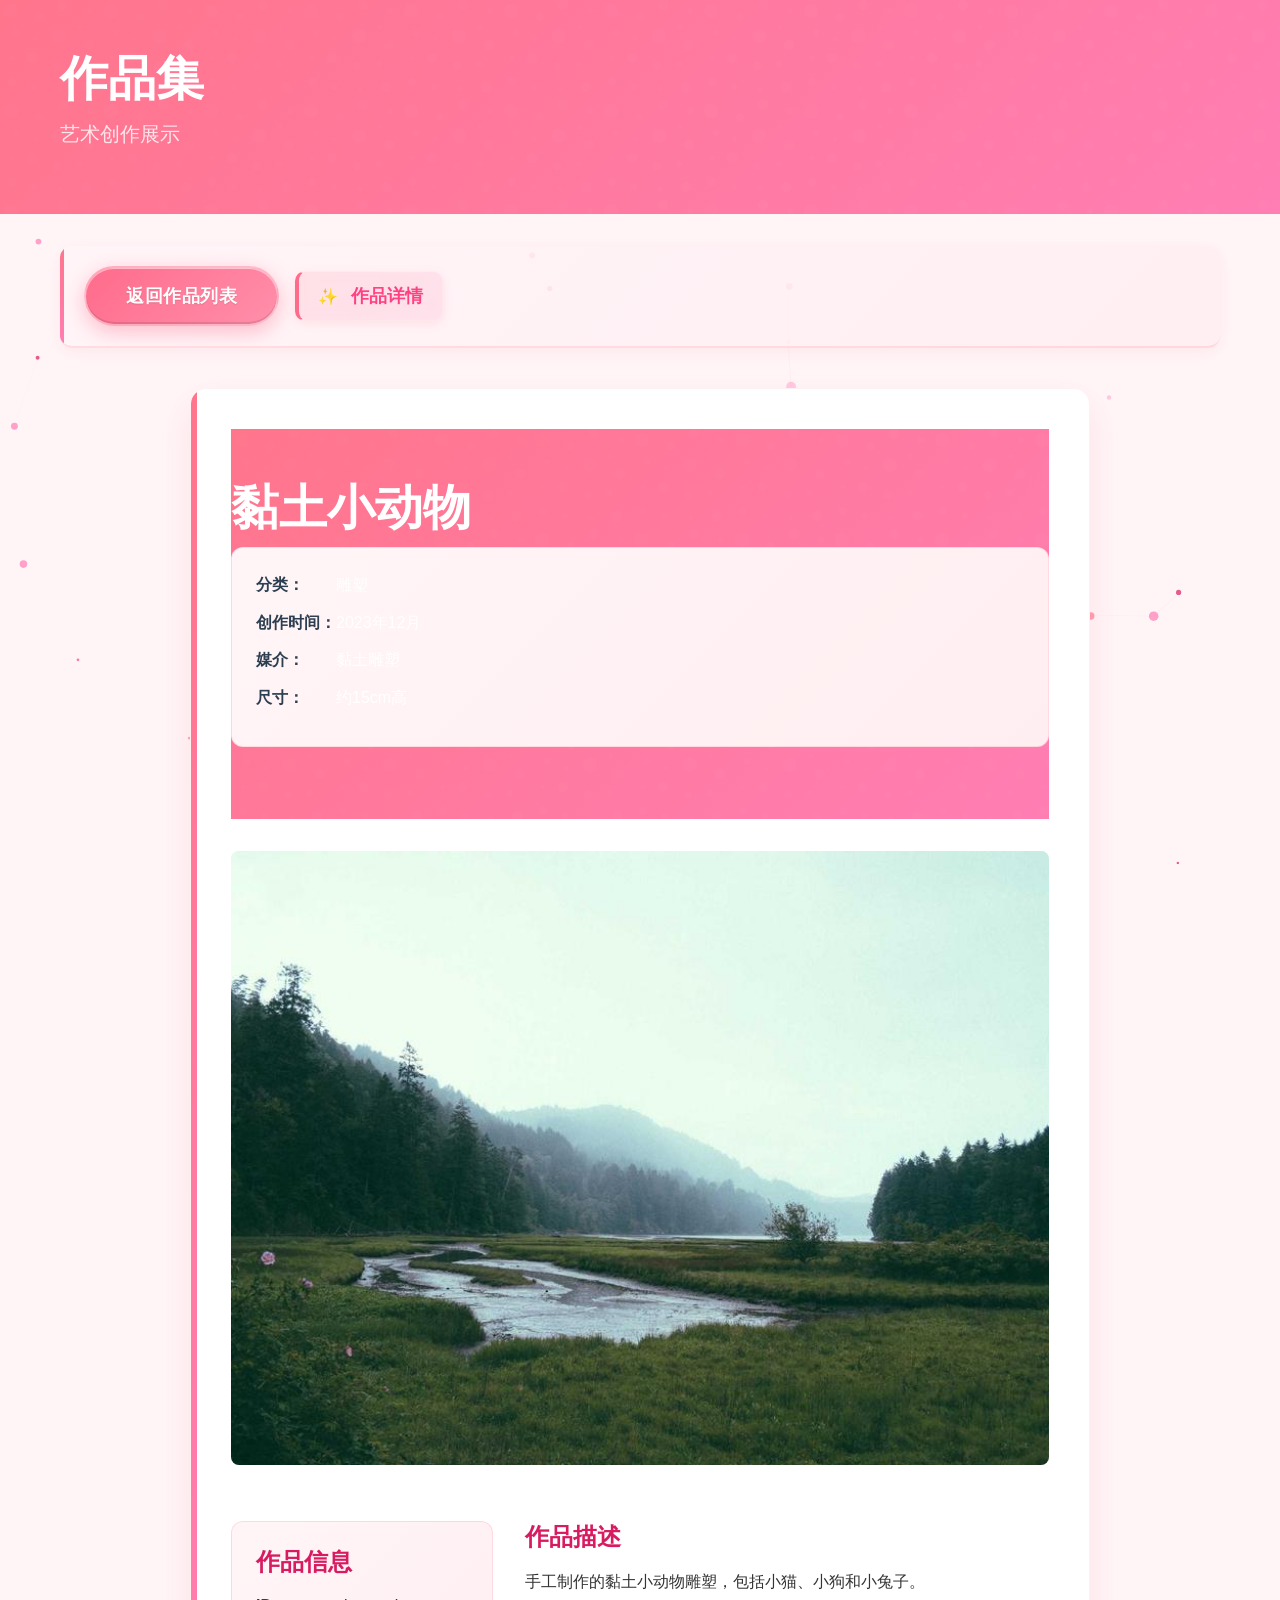
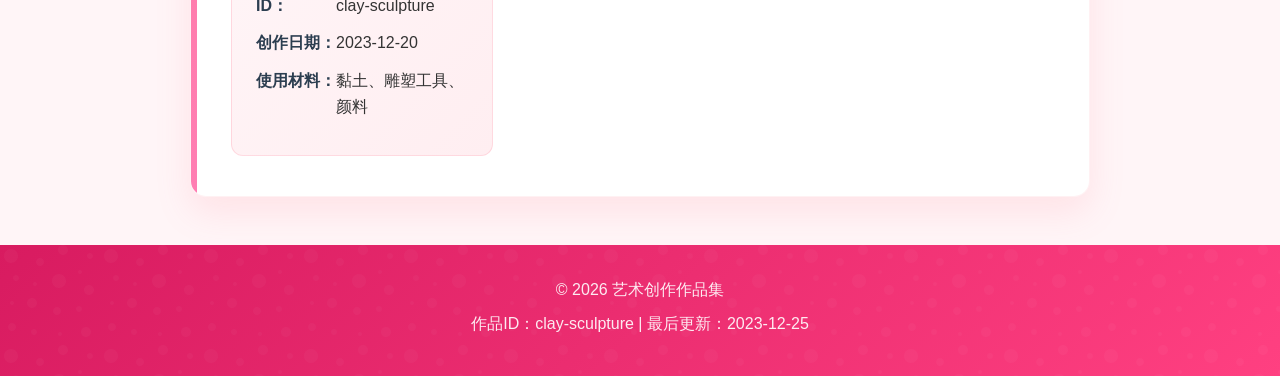
==== works/clay-sculpture/index.html @ be6ab9fc "add proj" ====
<!DOCTYPE html>
<html lang="zh-CN">
<head>
    <meta charset="UTF-8">
    <meta name="viewport" content="width=device-width, initial-scale=1.0">
    <title>黏土小动物 - 作品集</title>
    <link rel="stylesheet" href="../../styles/main.css">
    <link rel="icon" href="data:image/svg+xml,<svg xmlns=%22http://www.w3.org/2000/svg%22 viewBox=%220 0 100 100%22><text y=%22.9em%22 font-size=%2290%22>🎨</text></svg>">
</head>
<body>
    <header>
        <div class="container">
            <h1><a href="../../index.html" style="color: white; text-decoration: none;">作品集</a></h1>
            <p class="subtitle">艺术创作展示</p>
        </div>
    </header>

    <main class="container">
        <nav class="work-navigation">
            <div class="work-navigation-left">
                <a href="../../index.html" class="button return-button">返回作品列表</a>
                <span class="work-navigation-title">作品详情</span>
            </div>
        </nav>

        <article class="work-detail">
            <header>
                <h1>黏土小动物</h1>
                <div class="work-meta" style="margin-bottom: 1.5rem;">
                    <p><strong>分类：</strong>雕塑</p>
                    <p><strong>创作时间：</strong>2023年12月</p>
                    <p><strong>媒介：</strong>黏土雕塑</p>
                    <p><strong>尺寸：</strong>约15cm高</p>
                </div>
            </header>

            <section class="work-media">
                <div class="work-image-container">
                    <img src="images/main.jpg"
                         alt="黏土小动物雕塑作品"
                         class="work-image"
                         id="main-work-image">
                </div>
            </section>

            <section class="work-info">
                <div class="work-meta">
                    <h3>作品信息</h3>
                    <p><strong>ID：</strong>clay-sculpture</p>
                    <p><strong>创作日期：</strong>2023-12-20</p>
                    <p><strong>使用材料：</strong>黏土、雕塑工具、颜料</p>
                </div>

                <div class="work-description">
                    <h3>作品描述</h3>
                    <p>手工制作的黏土小动物雕塑，包括小猫、小狗和小兔子。</p>
                </div>
            </section>
        </article>
    </main>

    <footer>
        <div class="container">
            <p>© <span id="current-year"></span> 艺术创作作品集</p>
            <p>作品ID：clay-sculpture | 最后更新：2023-12-25</p>
        </div>
    </footer>

    <script src="../../scripts/particles.js"></script>
    <script>
        document.getElementById('current-year').textContent = new Date().getFullYear();
    </script>
</body>
</html>
---- styles/main.css ----
/* 基础CSS重置和排版 - 任务2.1 */
* {
    margin: 0;
    padding: 0;
    box-sizing: border-box;
}

html {
    font-size: 16px;
    scroll-behavior: smooth;
}

body {
    font-family: -apple-system, BlinkMacSystemFont, 'Segoe UI', 'PingFang SC', 'Hiragino Sans GB', 'Microsoft YaHei', sans-serif;
    line-height: 1.6;
    color: #333;
    background-color: #fff5f7; /* 浅粉色背景 */
    -webkit-font-smoothing: antialiased;
    -moz-osx-font-smoothing: grayscale;
    position: relative;
    overflow-x: hidden;
}

/* 粉色主题粒子画布 */
#particles-canvas {
    position: fixed;
    top: 0;
    left: 0;
    width: 100%;
    height: 100%;
    z-index: -1;
    pointer-events: none;
}

.container {
    max-width: 1200px;
    margin: 0 auto;
    padding: 0 20px;
}

/* 排版元素 */
h1, h2, h3, h4, h5, h6 {
    font-weight: 600;
    line-height: 1.3;
    margin-bottom: 1rem;
    color: #d81b60; /* 粉色系标题 */
}

h1 {
    font-size: 2.5rem;
    margin-bottom: 0.5rem;
}

h2 {
    font-size: 2rem;
    margin-top: 2rem;
    margin-bottom: 1.5rem;
    padding-bottom: 0.5rem;
    border-bottom: 2px solid #eaeaea;
}

h3 {
    font-size: 1.5rem;
}

p {
    margin-bottom: 1rem;
}

a {
    color: #3498db;
    text-decoration: none;
    transition: color 0.2s ease;
}

a:hover {
    color: #2980b9;
    text-decoration: underline;
}

/* 实用类 */
.text-center {
    text-align: center;
}

.text-right {
    text-align: right;
}

.hidden {
    display: none !important;
}

.loading {
    text-align: center;
    padding: 3rem;
    color: #7f8c8d;
    font-style: italic;
}

/* 按钮样式 - 改进为粉色主题 */
.button {
    display: inline-block;
    padding: 0.75rem 1.75rem;
    background: linear-gradient(135deg, #ff758c 0%, #ff7eb3 100%);
    color: white;
    border-radius: 50px; /* 圆角按钮 */
    font-weight: 600;
    border: none;
    cursor: pointer;
    transition: all 0.3s ease;
    text-decoration: none;
    box-shadow: 0 4px 15px rgba(255, 118, 140, 0.3);
    position: relative;
    overflow: hidden;
    z-index: 1;
}

.button::before {
    content: '';
    position: absolute;
    top: 0;
    left: 0;
    width: 100%;
    height: 100%;
    background: linear-gradient(135deg, #ff7eb3 0%, #ff758c 100%);
    opacity: 0;
    transition: opacity 0.3s ease;
    z-index: -1;
    border-radius: 50px;
}

.button:hover {
    transform: translateY(-3px);
    box-shadow: 0 8px 25px rgba(255, 118, 140, 0.4);
    text-decoration: none;
    color: white;
}

.button:hover::before {
    opacity: 1;
}

.button:focus {
    outline: 2px solid #ff758c;
    outline-offset: 2px;
}

.button:active {
    transform: translateY(-1px);
    box-shadow: 0 4px 12px rgba(255, 118, 140, 0.3);
}

/* 返回按钮特殊样式 */
.return-button {
    padding: 0.85rem 2.5rem;
    font-size: 1.1rem;
    display: inline-flex;
    align-items: center;
    gap: 0.75rem;
    background: linear-gradient(135deg, #ff6b8b 0%, #ff8fab 100%);
    border: 2px solid rgba(255, 255, 255, 0.4);
    box-shadow: 0 6px 20px rgba(255, 107, 139, 0.4),
                inset 0 1px 0 rgba(255, 255, 255, 0.5),
                inset 0 -2px 0 rgba(0, 0, 0, 0.1);
    font-weight: 700;
    letter-spacing: 0.5px;
    text-shadow: 0 1px 1px rgba(0, 0, 0, 0.1);
}

.return-button::before {
    content: '←';
    font-size: 1.3rem;
    font-weight: bold;
    transition: transform 0.3s cubic-bezier(0.68, -0.55, 0.265, 1.55);
}

.return-button:hover {
    transform: translateY(-4px) scale(1.05);
    box-shadow: 0 12px 35px rgba(255, 107, 139, 0.6),
                inset 0 1px 0 rgba(255, 255, 255, 0.6),
                inset 0 -2px 0 rgba(0, 0, 0, 0.1);
    background: linear-gradient(135deg, #ff8fab 0%, #ff6b8b 100%);
    border-color: rgba(255, 255, 255, 0.6);
}

.return-button:hover::before {
    transform: translateX(-8px) scale(1.2);
}

.return-button:active {
    transform: translateY(-2px);
    box-shadow: 0 4px 15px rgba(255, 118, 140, 0.4);
}

/* 作品页面导航栏 */
.work-navigation {
    margin-bottom: 2.5rem;
    padding: 1.25rem 1.5rem;
    border-bottom: 2px solid rgba(255, 118, 140, 0.2);
    display: flex;
    justify-content: space-between;
    align-items: center;
    background: linear-gradient(135deg, rgba(255, 245, 247, 0.9) 0%, rgba(255, 238, 241, 0.9) 100%);
    border-radius: 12px;
    box-shadow: 0 4px 15px rgba(255, 118, 140, 0.1);
    position: relative;
    overflow: hidden;
}

.work-navigation::before {
    content: '';
    position: absolute;
    top: 0;
    left: 0;
    width: 4px;
    height: 100%;
    background: linear-gradient(to bottom, #ff758c, #ff7eb3);
    border-radius: 12px 0 0 12px;
}

.work-navigation-left {
    display: flex;
    align-items: center;
    gap: 1rem;
}

.work-navigation-title {
    font-size: 1.1rem;
    color: #ff4081;
    font-weight: 700;
    padding: 0.6rem 1.2rem;
    background: linear-gradient(135deg, rgba(255, 118, 140, 0.15) 0%, rgba(255, 126, 179, 0.15) 100%);
    border-radius: 10px;
    border-left: 4px solid #ff6b8b;
    box-shadow: 0 3px 10px rgba(255, 118, 140, 0.15);
    backdrop-filter: blur(5px);
    border-top: 1px solid rgba(255, 255, 255, 0.3);
    border-right: 1px solid rgba(255, 255, 255, 0.2);
    border-bottom: 1px solid rgba(255, 255, 255, 0.2);
}

.work-navigation-title::before {
    content: '✨ ';
    margin-right: 0.5rem;
    font-size: 1rem;
}

/* 页眉样式 */
header {
    background: linear-gradient(135deg, #ff758c 0%, #ff7eb3 100%); /* 粉色渐变 */
    color: white;
    padding: 3rem 0;
    margin-bottom: 2rem;
    position: relative;
    overflow: hidden;
}

/* 页眉装饰元素 */
header::before {
    content: '';
    position: absolute;
    top: 0;
    left: 0;
    width: 100%;
    height: 100%;
    background-image: url("data:image/svg+xml,%3Csvg width='100' height='100' viewBox='0 0 100 100' xmlns='http://www.w3.org/2000/svg'%3E%3Cpath d='M11 18c3.866 0 7-3.134 7-7s-3.134-7-7-7-7 3.134-7 7 3.134 7 7 7zm48 25c3.866 0 7-3.134 7-7s-3.134-7-7-7-7 3.134-7 7 3.134 7 7 7zm-43-7c1.657 0 3-1.343 3-3s-1.343-3-3-3-3 1.343-3 3 1.343 3 3 3zm63 31c1.657 0 3-1.343 3-3s-1.343-3-3-3-3 1.343-3 3 1.343 3 3 3zM34 90c1.657 0 3-1.343 3-3s-1.343-3-3-3-3 1.343-3 3 1.343 3 3 3zm56-76c1.657 0 3-1.343 3-3s-1.343-3-3-3-3 1.343-3 3 1.343 3 3 3zM12 86c2.21 0 4-1.79 4-4s-1.79-4-4-4-4 1.79-4 4 1.79 4 4 4zm28-65c2.21 0 4-1.79 4-4s-1.79-4-4-4-4 1.79-4 4 1.79 4 4 4zm23-11c2.76 0 5-2.24 5-5s-2.24-5-5-5-5 2.24-5 5 2.24 5 5 5zm-6 60c2.21 0 4-1.79 4-4s-1.79-4-4-4-4 1.79-4 4 1.79 4 4 4zm29 22c2.76 0 5-2.24 5-5s-2.24-5-5-5-5 2.24-5 5 2.24 5 5 5zM32 63c2.76 0 5-2.24 5-5s-2.24-5-5-5-5 2.24-5 5 2.24 5 5 5zm57-13c2.76 0 5-2.24 5-5s-2.24-5-5-5-5 2.24-5 5 2.24 5 5 5zm-9-21c1.105 0 2-.895 2-2s-.895-2-2-2-2 .895-2 2 .895 2 2 2zM60 91c1.105 0 2-.895 2-2s-.895-2-2-2-2 .895-2 2 .895 2 2 2zM35 41c1.105 0 2-.895 2-2s-.895-2-2-2-2 .895-2 2 .895 2 2 2zM12 60c1.105 0 2-.895 2-2s-.895-2-2-2-2 .895-2 2 .895 2 2 2z' fill='%23ffffff' fill-opacity='0.05' fill-rule='evenodd'/%3E%3C/svg%3E");
    opacity: 0.3;
    pointer-events: none;
}

header h1 {
    color: white;
    font-size: 3rem;
    margin-bottom: 0.5rem;
}

.subtitle {
    font-size: 1.25rem;
    opacity: 0.9;
    color: rgba(255, 255, 255, 0.9);
}

/* 页脚样式 */
footer {
    background: linear-gradient(135deg, #d81b60 0%, #ff4081 100%); /* 粉色渐变 */
    color: white;
    padding: 2rem 0;
    margin-top: 3rem;
    text-align: center;
    position: relative;
    overflow: hidden;
}

footer::before {
    content: '';
    position: absolute;
    top: 0;
    left: 0;
    width: 100%;
    height: 100%;
    background-image: url("data:image/svg+xml,%3Csvg width='100' height='100' viewBox='0 0 100 100' xmlns='http://www.w3.org/2000/svg'%3E%3Cpath d='M11 18c3.866 0 7-3.134 7-7s-3.134-7-7-7-7 3.134-7 7 3.134 7 7 7zm48 25c3.866 0 7-3.134 7-7s-3.134-7-7-7-7 3.134-7 7 3.134 7 7 7zm-43-7c1.657 0 3-1.343 3-3s-1.343-3-3-3-3 1.343-3 3 1.343 3 3 3zm63 31c1.657 0 3-1.343 3-3s-1.343-3-3-3-3 1.343-3 3 1.343 3 3 3zM34 90c1.657 0 3-1.343 3-3s-1.343-3-3-3-3 1.343-3 3 1.343 3 3 3zm56-76c1.657 0 3-1.343 3-3s-1.343-3-3-3-3 1.343-3 3 1.343 3 3 3zM12 86c2.21 0 4-1.79 4-4s-1.79-4-4-4-4 1.79-4 4 1.79 4 4 4zm28-65c2.21 0 4-1.79 4-4s-1.79-4-4-4-4 1.79-4 4 1.79 4 4 4zm23-11c2.76 0 5-2.24 5-5s-2.24-5-5-5-5 2.24-5 5 2.24 5 5 5zm-6 60c2.21 0 4-1.79 4-4s-1.79-4-4-4-4 1.79-4 4 1.79 4 4 4zm29 22c2.76 0 5-2.24 5-5s-2.24-5-5-5-5 2.24-5 5 2.24 5 5 5zM32 63c2.76 0 5-2.24 5-5s-2.24-5-5-5-5 2.24-5 5 2.24 5 5 5zm57-13c2.76 0 5-2.24 5-5s-2.24-5-5-5-5 2.24-5 5 2.24 5 5 5zm-9-21c1.105 0 2-.895 2-2s-.895-2-2-2-2 .895-2 2 .895 2 2 2zM60 91c1.105 0 2-.895 2-2s-.895-2-2-2-2 .895-2 2 .895 2 2 2zM35 41c1.105 0 2-.895 2-2s-.895-2-2-2-2 .895-2 2 .895 2 2 2zM12 60c1.105 0 2-.895 2-2s-.895-2-2-2-2 .895-2 2 .895 2 2 2z' fill='%23ffffff' fill-opacity='0.1' fill-rule='evenodd'/%3E%3C/svg%3E");
    opacity: 0.3;
    pointer-events: none;
}

footer p {
    margin-bottom: 0.5rem;
    color: rgba(255, 255, 255, 0.9);
}

/* 错误页面 */
.error-page {
    text-align: center;
    padding: 4rem 0;
}

.error-page h2 {
    font-size: 3rem;
    color: #e74c3c;
    border: none;
}

/* 响应式网格系统 - 任务2.2 */
.artworks-container,
.categories-container {
    display: grid;
    grid-template-columns: repeat(auto-fill, minmax(300px, 1fr));
    gap: 2rem;
    margin: 2rem 0;
}

/* 作品卡片样式 - 任务2.4 */
.artwork-card {
    background: white;
    border-radius: 12px;
    overflow: hidden;
    box-shadow: 0 8px 25px rgba(255, 118, 140, 0.1);
    transition: all 0.4s cubic-bezier(0.175, 0.885, 0.32, 1.275);
    position: relative;
}

.artwork-card::before {
    content: '';
    position: absolute;
    top: 0;
    left: 0;
    width: 100%;
    height: 100%;
    background: linear-gradient(135deg, rgba(255, 118, 140, 0.05) 0%, rgba(255, 126, 179, 0.05) 100%);
    opacity: 0;
    transition: opacity 0.3s ease;
    z-index: 1;
    pointer-events: none;
}

.artwork-card:hover::before {
    opacity: 1;
}

.artwork-card:hover {
    transform: translateY(-10px) scale(1.03);
    box-shadow: 0 20px 40px rgba(255, 118, 140, 0.25);
}

.artwork-link {
    display: block;
    color: inherit;
    text-decoration: none;
}

.artwork-image {
    position: relative;
    padding-top: 75%; /* 4:3 宽高比 */
    overflow: hidden;
    background-color: #f5f5f5;
}

.artwork-image img {
    position: absolute;
    top: 0;
    left: 0;
    width: 100%;
    height: 100%;
    object-fit: cover;
    transition: transform 0.3s ease;
}

.artwork-card:hover .artwork-image img {
    transform: scale(1.05);
}

.artwork-info {
    padding: 1.5rem;
}

.artwork-info h3 {
    font-size: 1.25rem;
    margin-bottom: 0.5rem;
    color: #d81b60; /* 粉色系标题 */
    transition: color 0.3s ease;
}

.artwork-card:hover .artwork-info h3 {
    color: #ff4081;
}

.artwork-category {
    display: inline-block;
    background: linear-gradient(135deg, #ffeef1 0%, #ffd6e0 100%);
    color: #d81b60;
    padding: 0.25rem 1rem;
    border-radius: 20px;
    font-size: 0.85rem;
    margin-bottom: 0.5rem;
    font-weight: 500;
    border: 1px solid rgba(255, 118, 140, 0.2);
    transition: all 0.3s ease;
}

.artwork-card:hover .artwork-category {
    background: linear-gradient(135deg, #ffd6e0 0%, #ffb8d1 100%);
    color: #ff4081;
    transform: scale(1.05);
}

.artwork-date {
    color: #95a5a6;
    font-size: 0.9rem;
    margin-bottom: 0;
}

/* 分类卡片样式 */
.category-card {
    background: white;
    border-radius: 12px;
    padding: 1.5rem;
    box-shadow: 0 8px 25px rgba(255, 118, 140, 0.1);
    transition: all 0.3s ease;
    border-left: 6px solid #ff758c;
    position: relative;
    overflow: hidden;
}

.category-card::before {
    content: '';
    position: absolute;
    top: 0;
    left: 0;
    width: 100%;
    height: 100%;
    background: linear-gradient(135deg, rgba(255, 118, 140, 0.05) 0%, rgba(255, 126, 179, 0.05) 100%);
    opacity: 0;
    transition: opacity 0.3s ease;
}

.category-card:hover::before {
    opacity: 1;
}

.category-card:hover {
    transform: translateY(-8px) scale(1.02);
    box-shadow: 0 15px 35px rgba(255, 118, 140, 0.2);
}

.category-link {
    display: block;
    color: inherit;
    text-decoration: none;
}

.category-link.active {
    color: #3498db;
}

.category-link h3 {
    font-size: 1.5rem;
    margin-bottom: 0.5rem;
    color: #2c3e50;
}

.category-count {
    color: #7f8c8d;
    font-size: 0.9rem;
    margin-bottom: 0;
}

/* 作品详情页面样式 - 任务2.5 */
.work-detail {
    background: white;
    border-radius: 16px;
    padding: 2.5rem;
    box-shadow: 0 15px 35px rgba(255, 118, 140, 0.15);
    margin: 2rem auto;
    max-width: 900px;
    border: 1px solid rgba(255, 118, 140, 0.1);
    position: relative;
    overflow: hidden;
}

.work-detail::before {
    content: '';
    position: absolute;
    top: 0;
    left: 0;
    width: 6px;
    height: 100%;
    background: linear-gradient(to bottom, #ff758c, #ff7eb3);
}

.work-media {
    margin-bottom: 2rem;
}

.work-image {
    width: 100%;
    max-height: 70vh;
    object-fit: contain;
    border-radius: 8px;
    background-color: #f5f5f5;
    margin-bottom: 1rem;
}

.audio-player {
    background: linear-gradient(135deg, #fff5f7 0%, #ffeef1 100%);
    border-radius: 12px;
    padding: 1.5rem;
    margin-top: 1rem;
    border: 1px solid rgba(255, 118, 140, 0.2);
    box-shadow: 0 5px 15px rgba(255, 118, 140, 0.1);
}

.audio-player h3 {
    margin-bottom: 1rem;
    color: #2c3e50;
}

/* 自动播放提示 */
.autoplay-prompt {
    background: linear-gradient(135deg, #fff8e1 0%, #ffecb3 100%);
    border-radius: 8px;
    padding: 1rem;
    margin-top: 1rem;
    border: 1px solid rgba(255, 167, 38, 0.3);
    box-shadow: 0 3px 10px rgba(255, 167, 38, 0.1);
    text-align: center;
}

.autoplay-prompt p {
    margin-bottom: 0.75rem;
    color: #5d4037;
    font-size: 0.95rem;
}

.autoplay-prompt .play-button {
    background: linear-gradient(135deg, #ff9800 0%, #f57c00 100%);
    color: white;
    border: none;
    padding: 0.5rem 1.5rem;
    border-radius: 6px;
    cursor: pointer;
    font-weight: 600;
    transition: all 0.2s ease;
}

.autoplay-prompt .play-button:hover {
    background: linear-gradient(135deg, #f57c00 0%, #ef6c00 100%);
    transform: translateY(-2px);
    box-shadow: 0 4px 8px rgba(245, 124, 0, 0.3);
}

.work-info {
    display: grid;
    grid-template-columns: 1fr 2fr;
    gap: 2rem;
    margin-top: 2rem;
}

.work-meta {
    background: linear-gradient(135deg, #fff5f7 0%, #ffeef1 100%);
    padding: 1.5rem;
    border-radius: 12px;
    border: 1px solid rgba(255, 118, 140, 0.2);
}

.work-meta p {
    margin-bottom: 0.75rem;
    display: flex;
}

.work-meta strong {
    min-width: 80px;
    color: #2c3e50;
}

.work-description {
    line-height: 1.8;
}

/* 错误和空状态 */
.error-message,
.no-artworks,
.no-categories {
    text-align: center;
    padding: 3rem;
    grid-column: 1 / -1;
    color: #7f8c8d;
}

.error-message {
    background-color: #ffeaea;
    border-radius: 8px;
    border-left: 4px solid #e74c3c;
}

/* 可访问性样式 - 任务2.7 */
.skip-link {
    position: absolute;
    top: -40px;
    left: 0;
    background: #3498db;
    color: white;
    padding: 8px 16px;
    text-decoration: none;
    border-radius: 0 0 4px 0;
    z-index: 1000;
}

.skip-link:focus {
    top: 0;
}

.keyboard-navigation a:focus,
.keyboard-navigation button:focus,
.keyboard-navigation input:focus {
    outline: 3px solid #3498db;
    outline-offset: 2px;
}

/* 高对比度模式支持 */
@media (prefers-contrast: high) {
    .artwork-card,
    .category-card,
    .work-detail {
        border: 2px solid #333;
    }
}

/* 移动端基础响应 */
@media (max-width: 768px) {
    html {
        font-size: 14px;
    }

    h1 {
        font-size: 2rem;
    }

    h2 {
        font-size: 1.75rem;
    }

    .container {
        padding: 0 15px;
    }

    header {
        padding: 2rem 0;
    }

    header h1 {
        font-size: 2.25rem;
    }

    /* 响应式网格调整 */
    .artworks-container,
    .categories-container {
        grid-template-columns: repeat(auto-fill, minmax(250px, 1fr));
        gap: 1.5rem;
    }

    .work-info {
        grid-template-columns: 1fr;
        gap: 1.5rem;
    }

    .artwork-card {
        margin-bottom: 1rem;
    }
}

/* 小屏幕手机 */
@media (max-width: 480px) {
    .artworks-container,
    .categories-container {
        grid-template-columns: 1fr;
    }

    .artwork-info,
    .category-card {
        padding: 1rem;
    }

    .work-detail {
        padding: 1rem;
        margin: 1rem auto;
    }
}
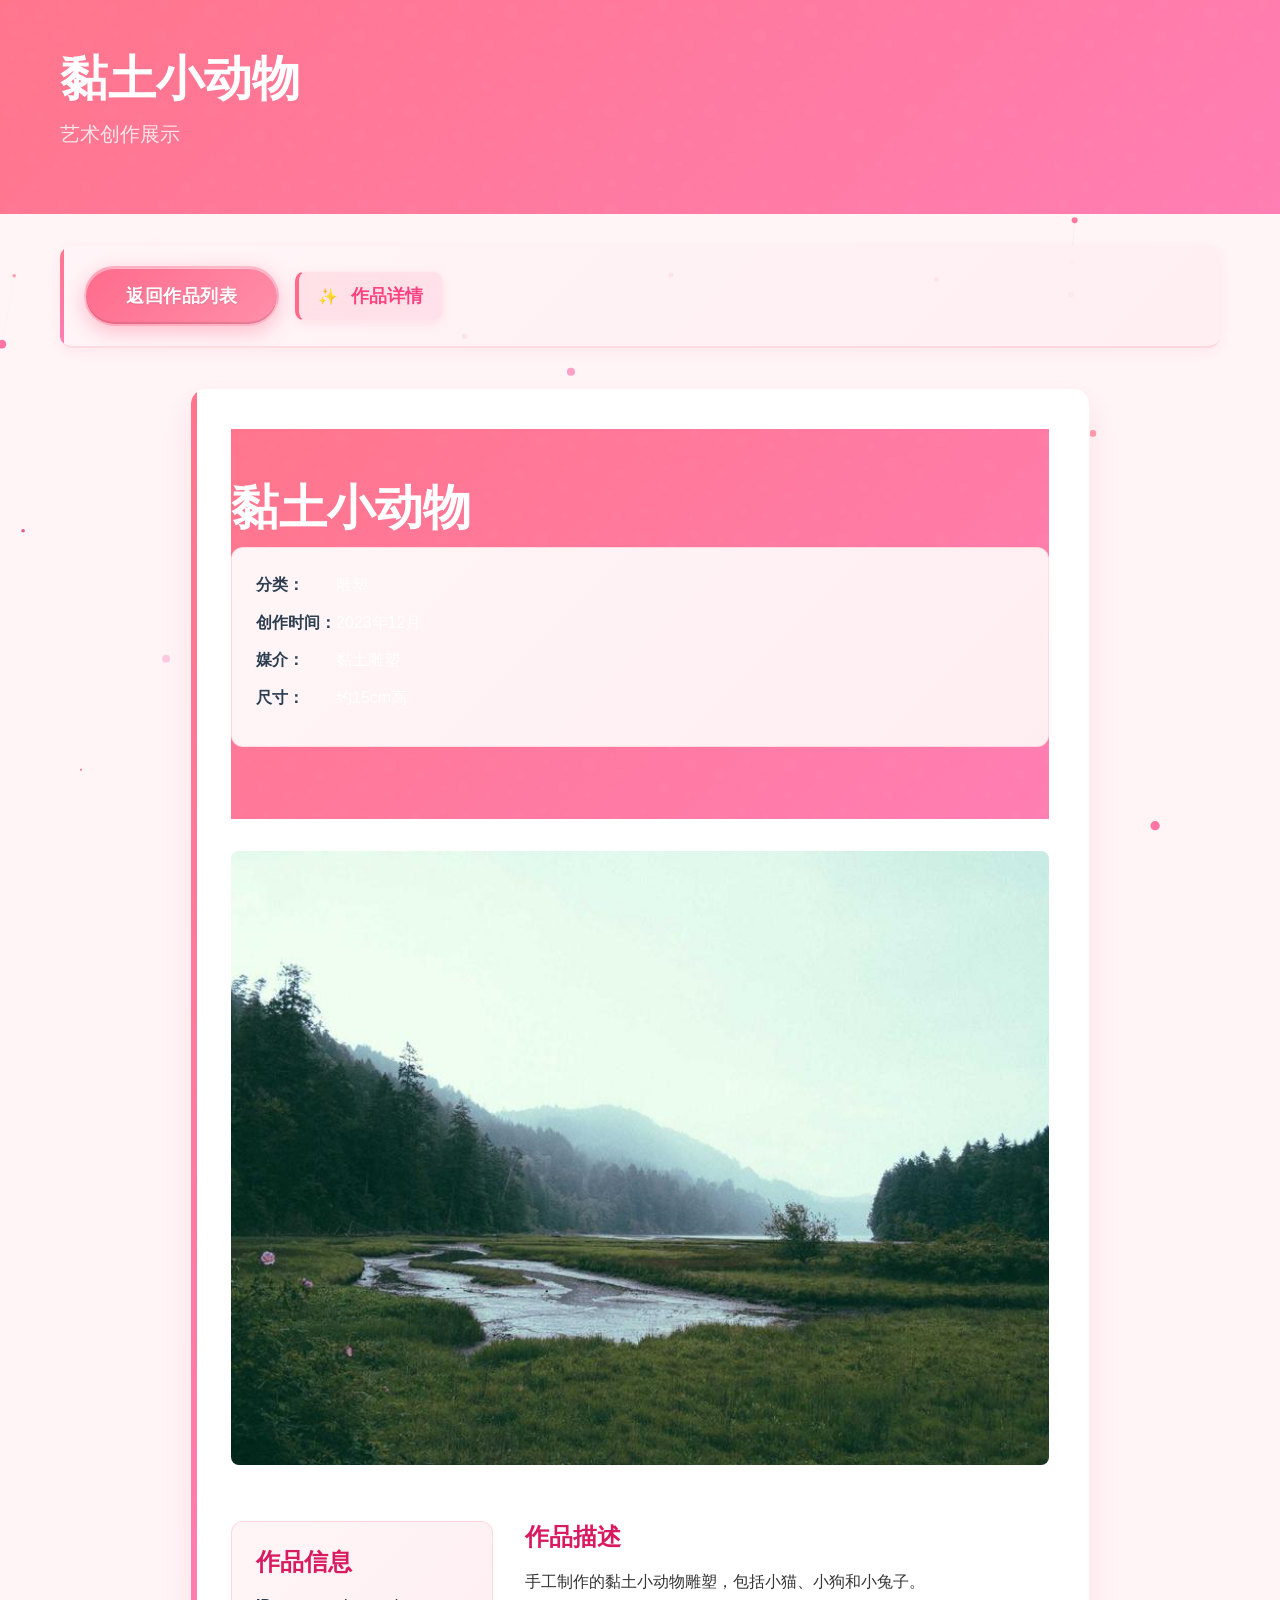
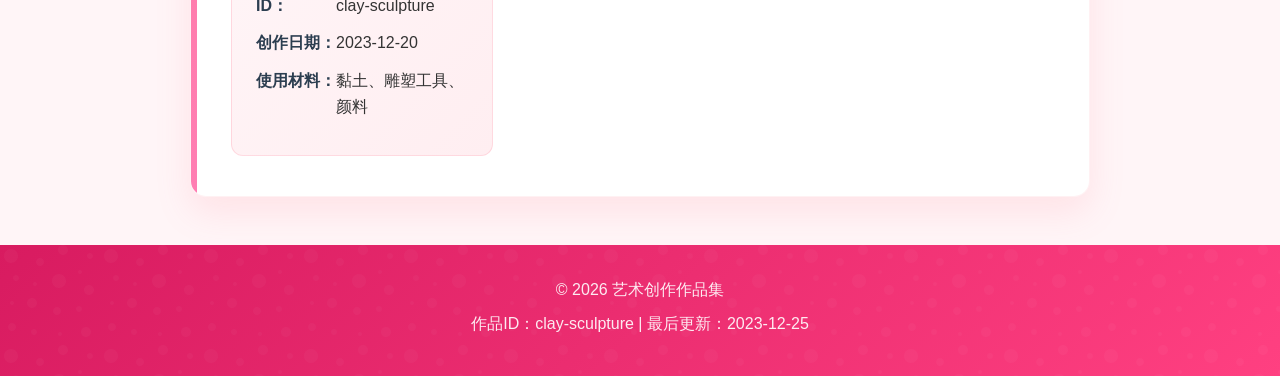
==== commit b0113931: "手动修改桂花的介绍" ====
--- a/works/clay-sculpture/index.html
+++ b/works/clay-sculpture/index.html
@@ -25,12 +25,12 @@
 
         <article class="work-detail">
             <header>
-                <h1>黏土小动物</h1>
+                <h1 data-field="title">黏土小动物</h1>
                 <div class="work-meta" style="margin-bottom: 1.5rem;">
-                    <p><strong>分类：</strong>雕塑</p>
-                    <p><strong>创作时间：</strong>2023年12月</p>
-                    <p><strong>媒介：</strong>黏土雕塑</p>
-                    <p><strong>尺寸：</strong>约15cm高</p>
+                    <p><strong>分类：</strong><span data-field="category">雕塑</span></p>
+                    <p><strong>创作时间：</strong><span data-field="date">2023年12月</span></p>
+                    <p><strong>媒介：</strong><span data-field="medium">黏土雕塑</span></p>
+                    <p><strong>尺寸：</strong><span data-field="size">约15cm高</span></p>
                 </div>
             </header>
 
@@ -39,21 +39,21 @@
                     <img src="images/main.jpg"
                          alt="黏土小动物雕塑作品"
                          class="work-image"
-                         id="main-work-image">
+                         id="main-work-image" data-field="mainImage">
                 </div>
             </section>
 
             <section class="work-info">
                 <div class="work-meta">
                     <h3>作品信息</h3>
-                    <p><strong>ID：</strong>clay-sculpture</p>
-                    <p><strong>创作日期：</strong>2023-12-20</p>
-                    <p><strong>使用材料：</strong>黏土、雕塑工具、颜料</p>
+                    <p><strong>ID：</strong><span data-field="id">clay-sculpture</span></p>
+                    <p><strong>创作日期：</strong><span data-field="createdAt">2023-12-20</span></p>
+                    <p><strong>使用材料：</strong><span data-field="materials">黏土、雕塑工具、颜料</span></p>
                 </div>
 
                 <div class="work-description">
                     <h3>作品描述</h3>
-                    <p>手工制作的黏土小动物雕塑，包括小猫、小狗和小兔子。</p>
+                    <p data-field="description">手工制作的黏土小动物雕塑，包括小猫、小狗和小兔子。</p>
                 </div>
             </section>
         </article>
@@ -62,11 +62,12 @@
     <footer>
         <div class="container">
             <p>© <span id="current-year"></span> 艺术创作作品集</p>
-            <p>作品ID：clay-sculpture | 最后更新：2023-12-25</p>
+            <p>作品ID：<span data-field="id">clay-sculpture</span> | 最后更新：<span data-field="updatedAt">2023-12-25</span></p>
         </div>
     </footer>
 
     <script src="../../scripts/particles.js"></script>
+    <script src="../../scripts/work-loader.js"></script>
     <script>
         document.getElementById('current-year').textContent = new Date().getFullYear();
     </script>
